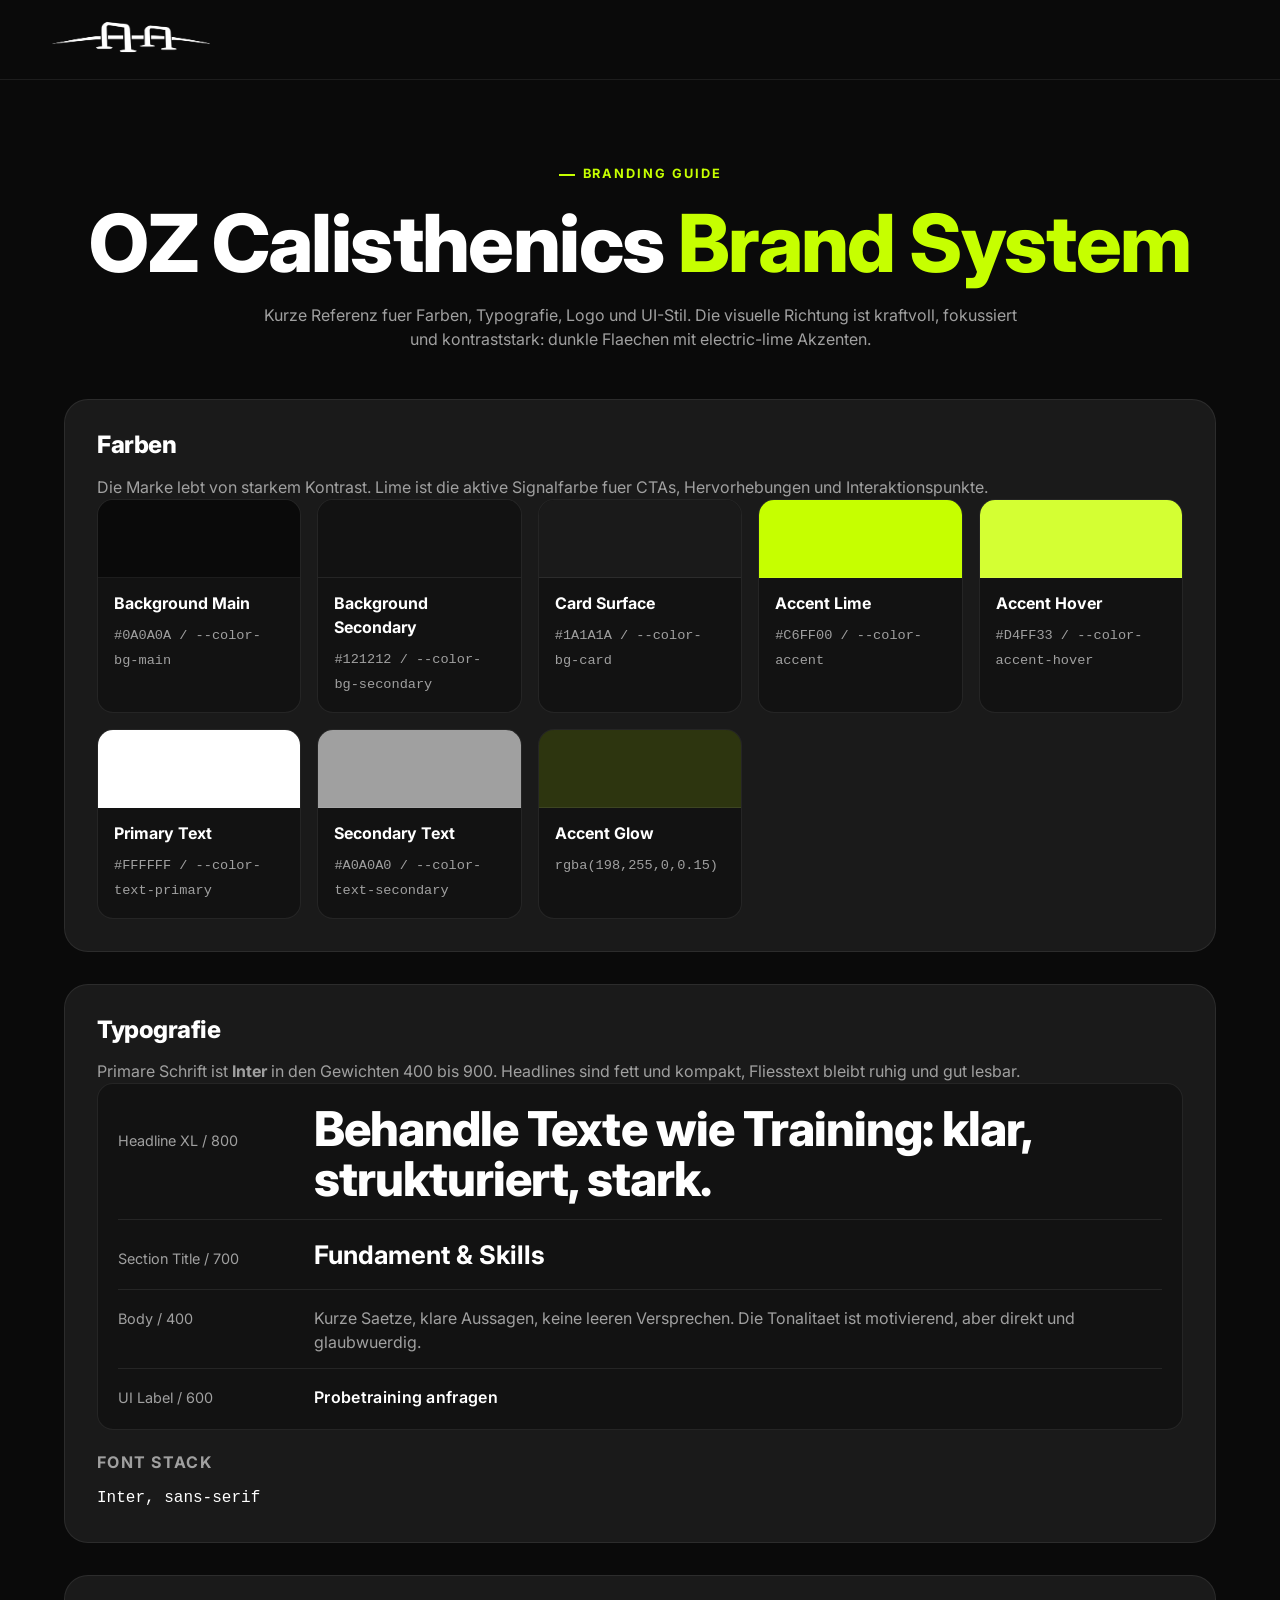
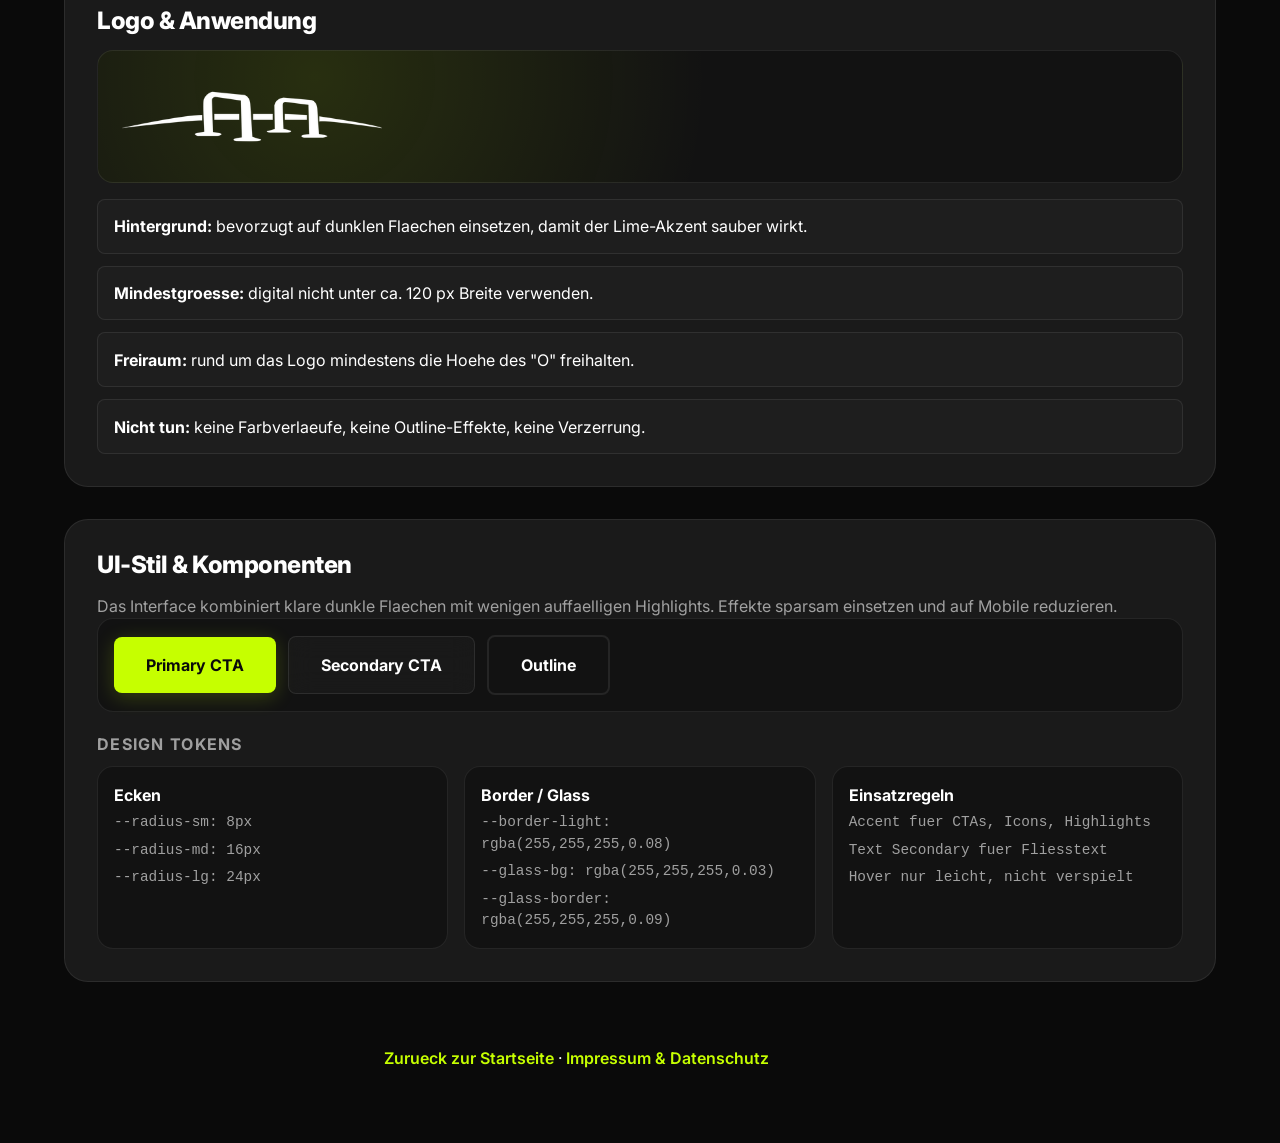
==== branding-guide.html @ 722c29ef "Refine mobile hero visuals and add branding guide page" ====
<!DOCTYPE html>
<html lang="de">
<head>
    <meta charset="UTF-8">
    <meta name="viewport" content="width=device-width, initial-scale=1.0">
    <title>Branding Guide – OZ Calisthenics</title>
    <meta name="description" content="Branding Guide von OZ Calisthenics: Farben, Typografie, Logo und UI-Stilrichtlinien.">
    <link rel="icon" href="favicon.ico" type="image/x-icon">
    <link rel="stylesheet" href="style.css">
    <link rel="preconnect" href="https://fonts.googleapis.com">
    <link rel="preconnect" href="https://fonts.gstatic.com" crossorigin>
    <link href="https://fonts.googleapis.com/css2?family=Inter:wght@400;500;600;700;800;900&display=swap" rel="stylesheet">
    <style>
        .page-header {
            padding: 160px 0 48px;
            text-align: center;
        }
        .page-header p {
            max-width: 760px;
            margin: 1rem auto 0;
        }

        .branding-layout {
            display: grid;
            gap: 2rem;
            margin-bottom: 4rem;
        }

        .brand-panel {
            background: var(--color-bg-card);
            border: 1px solid var(--border-light);
            border-radius: var(--radius-lg);
            padding: 2rem;
        }

        .brand-panel h2 {
            font-size: 1.5rem;
            margin-bottom: 1rem;
        }

        .brand-panel h3 {
            font-size: 1rem;
            color: var(--color-text-secondary);
            margin: 1.5rem 0 0.75rem;
            text-transform: uppercase;
            letter-spacing: 0.08em;
        }

        .swatch-grid {
            display: grid;
            grid-template-columns: repeat(auto-fit, minmax(180px, 1fr));
            gap: 1rem;
        }

        .swatch-card {
            border: 1px solid var(--border-light);
            border-radius: var(--radius-md);
            overflow: hidden;
            background: var(--color-bg-secondary);
        }

        .swatch-sample {
            height: 78px;
            background: var(--swatch);
            border-bottom: 1px solid var(--border-light);
        }

        .swatch-meta {
            padding: 0.85rem 1rem 1rem;
        }

        .swatch-meta strong {
            display: block;
            margin-bottom: 0.35rem;
            color: var(--color-text-primary);
        }

        .swatch-meta code {
            color: var(--color-text-secondary);
            font-size: 0.85rem;
        }

        .type-specimen {
            display: grid;
            gap: 1rem;
            background: var(--color-bg-secondary);
            border: 1px solid var(--border-light);
            border-radius: var(--radius-md);
            padding: 1.25rem;
        }

        .type-row {
            display: grid;
            grid-template-columns: 180px 1fr;
            gap: 1rem;
            align-items: baseline;
            border-bottom: 1px solid var(--border-light);
            padding-bottom: 0.9rem;
        }

        .type-row:last-child {
            border-bottom: none;
            padding-bottom: 0;
        }

        .type-label {
            color: var(--color-text-secondary);
            font-size: 0.9rem;
        }

        .token-grid {
            display: grid;
            grid-template-columns: repeat(auto-fit, minmax(220px, 1fr));
            gap: 1rem;
        }

        .token-card {
            background: var(--color-bg-secondary);
            border: 1px solid var(--border-light);
            border-radius: var(--radius-md);
            padding: 1rem;
        }

        .token-card code {
            display: block;
            margin-top: 0.35rem;
            color: var(--color-text-secondary);
            font-size: 0.9rem;
        }

        .logo-panel {
            display: grid;
            gap: 1rem;
            align-items: center;
        }

        .logo-surface {
            border: 1px solid var(--border-light);
            border-radius: var(--radius-md);
            padding: 1.5rem;
            background:
                radial-gradient(circle at 20% 20%, rgba(198, 255, 0, 0.12), transparent 45%),
                var(--color-bg-secondary);
        }

        .logo-surface img {
            width: min(260px, 100%);
            height: auto;
            display: block;
        }

        .rules-list {
            list-style: none;
            display: grid;
            gap: 0.75rem;
        }

        .rules-list li {
            border: 1px solid var(--border-light);
            border-radius: var(--radius-sm);
            padding: 0.9rem 1rem;
            background: rgba(255, 255, 255, 0.02);
        }

        .rules-list strong {
            color: var(--color-text-primary);
        }

        .ui-preview {
            display: flex;
            flex-wrap: wrap;
            gap: 0.75rem;
            align-items: center;
            padding: 1rem;
            border-radius: var(--radius-md);
            border: 1px solid var(--border-light);
            background: var(--color-bg-secondary);
        }

        .legal-row {
            margin: 0 0 5rem;
            text-align: center;
        }

        .legal-row a {
            color: var(--color-accent);
            text-decoration: none;
            font-weight: 600;
        }

        .legal-row a:hover {
            color: var(--color-accent-hover);
        }

        @media (max-width: 768px) {
            .page-header {
                padding: 120px 0 36px;
                text-align: left;
            }
            .type-row {
                grid-template-columns: 1fr;
                gap: 0.35rem;
            }
            .brand-panel {
                padding: 1.25rem;
            }
        }
    </style>
</head>
<body>
    <nav class="navbar" style="background: var(--color-bg-main); border-bottom: 1px solid var(--border-light);">
        <div class="nav-container">
            <a href="index.html" class="nav-logo" aria-label="Zur Startseite">
                <img src="logo.png" alt="OZ Calisthenics Logo" class="logo-img">
            </a>
        </div>
    </nav>

    <main>
        <section class="container page-header">
            <span class="section-tag">Branding Guide</span>
            <h1>OZ Calisthenics <span class="text-accent">Brand System</span></h1>
            <p>Kurze Referenz fuer Farben, Typografie, Logo und UI-Stil. Die visuelle Richtung ist kraftvoll, fokussiert und kontraststark: dunkle Flaechen mit electric-lime Akzenten.</p>
        </section>

        <section class="container branding-layout">
            <div class="brand-panel">
                <h2>Farben</h2>
                <p>Die Marke lebt von starkem Kontrast. Lime ist die aktive Signalfarbe fuer CTAs, Hervorhebungen und Interaktionspunkte.</p>
                <div class="swatch-grid">
                    <div class="swatch-card">
                        <div class="swatch-sample" style="--swatch: #0a0a0a;"></div>
                        <div class="swatch-meta">
                            <strong>Background Main</strong>
                            <code>#0A0A0A / --color-bg-main</code>
                        </div>
                    </div>
                    <div class="swatch-card">
                        <div class="swatch-sample" style="--swatch: #121212;"></div>
                        <div class="swatch-meta">
                            <strong>Background Secondary</strong>
                            <code>#121212 / --color-bg-secondary</code>
                        </div>
                    </div>
                    <div class="swatch-card">
                        <div class="swatch-sample" style="--swatch: #1a1a1a;"></div>
                        <div class="swatch-meta">
                            <strong>Card Surface</strong>
                            <code>#1A1A1A / --color-bg-card</code>
                        </div>
                    </div>
                    <div class="swatch-card">
                        <div class="swatch-sample" style="--swatch: #c6ff00;"></div>
                        <div class="swatch-meta">
                            <strong>Accent Lime</strong>
                            <code>#C6FF00 / --color-accent</code>
                        </div>
                    </div>
                    <div class="swatch-card">
                        <div class="swatch-sample" style="--swatch: #d4ff33;"></div>
                        <div class="swatch-meta">
                            <strong>Accent Hover</strong>
                            <code>#D4FF33 / --color-accent-hover</code>
                        </div>
                    </div>
                    <div class="swatch-card">
                        <div class="swatch-sample" style="--swatch: #ffffff;"></div>
                        <div class="swatch-meta">
                            <strong>Primary Text</strong>
                            <code>#FFFFFF / --color-text-primary</code>
                        </div>
                    </div>
                    <div class="swatch-card">
                        <div class="swatch-sample" style="--swatch: #a0a0a0;"></div>
                        <div class="swatch-meta">
                            <strong>Secondary Text</strong>
                            <code>#A0A0A0 / --color-text-secondary</code>
                        </div>
                    </div>
                    <div class="swatch-card">
                        <div class="swatch-sample" style="--swatch: rgba(198, 255, 0, 0.15);"></div>
                        <div class="swatch-meta">
                            <strong>Accent Glow</strong>
                            <code>rgba(198,255,0,0.15)</code>
                        </div>
                    </div>
                </div>
            </div>

            <div class="brand-panel">
                <h2>Typografie</h2>
                <p>Primare Schrift ist <strong>Inter</strong> in den Gewichten 400 bis 900. Headlines sind fett und kompakt, Fliesstext bleibt ruhig und gut lesbar.</p>
                <div class="type-specimen">
                    <div class="type-row">
                        <div class="type-label">Headline XL / 800</div>
                        <div style="font-weight: 800; font-size: clamp(2rem, 5vw, 3rem); line-height: 1.05; letter-spacing: -0.02em;">
                            Behandle Texte wie Training: klar, strukturiert, stark.
                        </div>
                    </div>
                    <div class="type-row">
                        <div class="type-label">Section Title / 700</div>
                        <div style="font-weight: 700; font-size: 1.6rem;">
                            Fundament &amp; Skills
                        </div>
                    </div>
                    <div class="type-row">
                        <div class="type-label">Body / 400</div>
                        <div style="color: var(--color-text-secondary);">
                            Kurze Saetze, klare Aussagen, keine leeren Versprechen. Die Tonalitaet ist motivierend, aber direkt und glaubwuerdig.
                        </div>
                    </div>
                    <div class="type-row">
                        <div class="type-label">UI Label / 600</div>
                        <div style="font-weight: 600; letter-spacing: 0.02em;">
                            Probetraining anfragen
                        </div>
                    </div>
                </div>
                <h3>Font Stack</h3>
                <code>Inter, sans-serif</code>
            </div>

            <div class="brand-panel">
                <h2>Logo &amp; Anwendung</h2>
                <div class="logo-panel">
                    <div class="logo-surface">
                        <img src="logo.png" alt="OZ Calisthenics Logo">
                    </div>
                    <ul class="rules-list">
                        <li><strong>Hintergrund:</strong> bevorzugt auf dunklen Flaechen einsetzen, damit der Lime-Akzent sauber wirkt.</li>
                        <li><strong>Mindestgroesse:</strong> digital nicht unter ca. 120 px Breite verwenden.</li>
                        <li><strong>Freiraum:</strong> rund um das Logo mindestens die Hoehe des "O" freihalten.</li>
                        <li><strong>Nicht tun:</strong> keine Farbverlaeufe, keine Outline-Effekte, keine Verzerrung.</li>
                    </ul>
                </div>
            </div>

            <div class="brand-panel">
                <h2>UI-Stil &amp; Komponenten</h2>
                <p>Das Interface kombiniert klare dunkle Flaechen mit wenigen auffaelligen Highlights. Effekte sparsam einsetzen und auf Mobile reduzieren.</p>
                <div class="ui-preview">
                    <a href="index.html#kontakt" class="btn btn-accent">Primary CTA</a>
                    <a href="index.html#kurse" class="btn btn-glass">Secondary CTA</a>
                    <a href="index.html#preise" class="btn btn-outline">Outline</a>
                </div>
                <h3>Design Tokens</h3>
                <div class="token-grid">
                    <div class="token-card">
                        <strong>Ecken</strong>
                        <code>--radius-sm: 8px</code>
                        <code>--radius-md: 16px</code>
                        <code>--radius-lg: 24px</code>
                    </div>
                    <div class="token-card">
                        <strong>Border / Glass</strong>
                        <code>--border-light: rgba(255,255,255,0.08)</code>
                        <code>--glass-bg: rgba(255,255,255,0.03)</code>
                        <code>--glass-border: rgba(255,255,255,0.09)</code>
                    </div>
                    <div class="token-card">
                        <strong>Einsatzregeln</strong>
                        <code>Accent fuer CTAs, Icons, Highlights</code>
                        <code>Text Secondary fuer Fliesstext</code>
                        <code>Hover nur leicht, nicht verspielt</code>
                    </div>
                </div>
            </div>
        </section>

        <div class="container legal-row">
            <a href="index.html">Zurueck zur Startseite</a> ·
            <a href="impressum.html">Impressum &amp; Datenschutz</a>
        </div>
    </main>
</body>
</html>
---- style.css ----
/* ============================================
   OZ Calisthenics – Modern "Electric Focus" Theme
   ============================================ */

:root {
    /* Core Colors */
    --color-bg-main: #0a0a0a;      /* Deepest Black */
    --color-bg-secondary: #121212; /* Slightly lighter BG for sections */
    --color-bg-card: #1a1a1a;      /* Card Background */
    --color-bg-input: #222222;     /* Form inputs */
    
    /* Accent Colors - ELECTRIC LIME */
    --color-accent: #c6ff00;       /* The main punchy lime green */
    --color-accent-hover: #d4ff33; /* Lighter hover state */
    --color-accent-muted: rgba(198, 255, 0, 0.15); /* For subtle glows */
    --color-text-on-accent: #0a0a0a; /* Black text on lime button */

    /* Text Colors */
    --color-text-primary: #ffffff;
    --color-text-secondary: #a0a0a0; /* Muted text */
    --color-text-tertiary: #666666;  /* Very muted text */
    
    /* Borders & Effects */
    --border-light: rgba(255, 255, 255, 0.08);
    --border-accent: rgba(198, 255, 0, 0.5);
    --glass-bg: rgba(255, 255, 255, 0.03);
    --glass-border: rgba(255, 255, 255, 0.09);
    --blur-amount: 12px;
    
    /* Typography & Structure */
    --font-stack: 'Inter', sans-serif;
    --radius-sm: 8px;
    --radius-md: 16px;
    --radius-lg: 24px;
    --header-height: 80px;
}

/* Reset & Base Styles */
*, *::before, *::after {
    margin: 0; padding: 0; box-sizing: border-box;
}

html {
    scroll-behavior: smooth;
    scroll-padding-top: var(--header-height);
    font-size: 16px;
}

body {
    font-family: var(--font-stack);
    background-color: var(--color-bg-main);
    color: var(--color-text-primary);
    line-height: 1.5;
    overflow-x: hidden;
    -webkit-font-smoothing: antialiased;
}

/* Typography Helpers */
h1, h2, h3, h4 {
    font-weight: 800;
    letter-spacing: -0.02em;
    line-height: 1.1;
}

h1 { font-size: clamp(2.5rem, 8vw, 5rem); }
h2 { font-size: clamp(2rem, 5vw, 3.5rem); }
h3 { font-size: 1.5rem; font-weight: 700; }
p { color: var(--color-text-secondary); }

.text-accent { color: var(--color-accent); }
.text-stroke-accent {
    /* Cool outline effect for hero text */
    color: transparent;
    -webkit-text-stroke: 1.5px var(--color-accent);
}

.section-tag {
    display: inline-block;
    font-size: 0.8rem;
    font-weight: 700;
    text-transform: uppercase;
    letter-spacing: 0.15em;
    color: var(--color-accent);
    margin-bottom: 1rem;
    position: relative;
    padding-left: 1.5rem;
}
.section-tag::before {
    content: '';
    position: absolute;
    left: 0; top: 50%;
    width: 1rem; height: 2px;
    background: var(--color-accent);
}

.container {
    width: 90%;
    max-width: 1200px;
    margin-inline: auto;
}

/* ============================================
   Buttons & Interactive Elements
   ============================================ */
.btn {
    display: inline-flex;
    align-items: center;
    justify-content: center;
    gap: 0.75rem;
    padding: 1rem 2rem;
    font-weight: 700;
    border-radius: var(--radius-sm);
    text-decoration: none;
    transition:
        transform 0.3s cubic-bezier(0.25, 0.46, 0.45, 0.94),
        box-shadow 0.3s cubic-bezier(0.25, 0.46, 0.45, 0.94),
        background-color 0.3s cubic-bezier(0.25, 0.46, 0.45, 0.94),
        color 0.3s cubic-bezier(0.25, 0.46, 0.45, 0.94),
        border-color 0.3s cubic-bezier(0.25, 0.46, 0.45, 0.94);
    border: none;
    cursor: pointer;
    font-family: var(--font-stack);
}

.btn-large {
    padding: 1.1rem 2.5rem;
    font-size: 1.1rem;
}

.btn-accent {
    background-color: var(--color-accent);
    color: var(--color-text-on-accent);
    box-shadow: 0 4px 20px rgba(198, 255, 0, 0.2);
}
.btn-accent:hover {
    background-color: var(--color-accent-hover);
    transform: translateY(-3px);
    box-shadow: 0 8px 30px rgba(198, 255, 0, 0.4);
}

.btn-glass {
    background: var(--glass-bg);
    backdrop-filter: blur(var(--blur-amount));
    -webkit-backdrop-filter: blur(var(--blur-amount));
    border: 1px solid var(--glass-border);
    color: var(--color-text-primary);
}
.btn-glass:hover {
    border-color: var(--color-accent);
    color: var(--color-accent);
}

.btn-outline {
    border: 2px solid var(--border-light);
    color: var(--color-text-primary);
    background: transparent;
}
.btn-outline:hover {
    border-color: var(--color-text-primary);
}

.btn-sm { padding: 0.75rem 1.5rem; font-size: 0.9rem; }
.btn-full { width: 100%; }

/* ============================================
   Navbar
   ============================================ */
.navbar {
    position: fixed;
    top: 0; left: 0; right: 0;
    height: var(--header-height);
    z-index: 1000;
    transition: background-color 0.4s ease, border-color 0.4s ease;
    display: flex;
    align-items: center;
}
.navbar.scrolled {
    background: rgba(10, 10, 10, 0.85);
    backdrop-filter: blur(15px);
    -webkit-backdrop-filter: blur(15px);
    border-bottom: 1px solid var(--border-light);
}

.nav-container {
    width: 92%;
    max-width: 1300px;
    margin-inline: auto;
    display: flex;
    justify-content: space-between;
    align-items: center;
}

.logo-img {
    height: auto;
    width: 160px; /* Breite angepasst für das breite Logo */
    max-height: 50px;
    object-fit: contain;
}

.nav-menu {
    display: flex;
    list-style: none;
    gap: 0.5rem;
    align-items: center;
}

.nav-link {
    text-decoration: none;
    color: var(--color-text-primary);
    font-weight: 600;
    font-size: 0.95rem;
    padding: 0.75rem 1.25rem;
    border-radius: var(--radius-sm);
    transition: color 0.3s ease, background-color 0.3s ease;
}
.nav-link:not(.btn-nav-cta):hover {
    color: var(--color-accent);
    background: var(--glass-bg);
}
.btn-nav-cta {
    background-color: var(--color-accent);
    color: var(--color-text-on-accent) !important;
    margin-left: 0.5rem;
}
.btn-nav-cta:hover {
    background-color: var(--color-accent-hover);
}

/* Modern Nav Toggle (Hamburger) */
.nav-toggle {
    display: none;
    background: none;
    border: none;
    cursor: pointer;
    padding: 10px;
    flex-direction: column;
    gap: 6px;
    z-index: 1100;
}
.toggle-line {
    width: 28px;
    height: 2px;
    background: var(--color-text-primary);
    transition: transform 0.3s cubic-bezier(0.68, -0.55, 0.265, 1.55), background-color 0.3s ease;
}
/* Hamburger Animation to X */
.nav-toggle.active .toggle-line:nth-child(1) { transform: translateY(8px) rotate(45deg); }
.nav-toggle.active .toggle-line:nth-child(2) { transform: rotate(-45deg); }


/* ============================================
   Hero Section
   ============================================ */
.hero {
    min-height: 95vh; /* Slightly less than full height for modern look */
    padding-top: var(--header-height);
    display: flex;
    align-items: center;
    position: relative;
    overflow: hidden;
}

/* Abstract dynamic background pattern */
.hero-bg-pattern {
    position: absolute;
    inset: 0;
    z-index: -1;
    background-color: var(--color-bg-main);
    /* Subtle geometric pattern overlay */
    background-image: 
        linear-gradient(to bottom, rgba(10,10,10,0.1), var(--color-bg-main)),
        url("data:image/svg+xml,%3Csvg width='60' height='60' viewBox='0 0 60 60' xmlns='http://www.w3.org/2000/svg'%3E%3Cg fill='none' fill-rule='evenodd'%3E%3Cg fill='%23c6ff00' fill-opacity='0.05'%3E%3Cpath d='M36 34v-4h-2v4h-4v2h4v4h2v-4h4v-2h-4zm0-30V0h-2v4h-4v2h4v4h2V6h4V4h-4zM6 34v-4H4v4H0v2h4v4h2v-4h4v-2H6zM6 4V0H4v4H0v2h4v4h2V6h4V4H6z'/%3E%3C/g%3E%3C/g%3E%3C/svg%3E");
}
/* Subtle accent glow in the corner */
.hero-bg-pattern::after {
    content: '';
    position: absolute;
    top: -10%; right: -10%;
    width: 50vw; height: 50vw;
    background: radial-gradient(circle, var(--color-accent-muted) 0%, transparent 70%);
    filter: blur(80px);
    opacity: 0.6;
}

.hero-content {
    display: flex;
    flex-direction: column;
    justify-content: center;
    height: 100%;
}

.hero-badge {
    display: inline-block;
    font-size: 0.9rem;
    font-weight: 700;
    color: var(--color-accent);
    margin-bottom: 1.5rem;
    text-transform: uppercase;
    letter-spacing: 0.1em;
}

.hero-title {
    margin-bottom: 1.5rem;
}

.hero-subtitle {
    font-size: 1.25rem;
    max-width: 500px;
    margin-bottom: 2.5rem;
    color: var(--color-text-primary);
}

.hero-actions {
    display: flex;
    gap: 1rem;
    flex-wrap: wrap;
}

/* ============================================
   Sections General
   ============================================ */
.section {
    padding: 6rem 0;
}
.section-darker {
    background-color: var(--color-bg-secondary);
}
.section-header { margin-bottom: 4rem; }
.section-header.center-text { text-align: center; }
.section-subtitle {
    font-size: 1.1rem;
    max-width: 600px;
    margin: 1rem auto 0;
}

/* ============================================
   About Section & Target Groups
   ============================================ */
.about-layout {
    display: grid;
    grid-template-columns: 1.2fr 0.8fr;
    gap: 4rem;
    align-items: center;
}

.lead-text {
    font-size: 1.25rem;
    font-weight: 600;
    color: var(--color-text-primary);
    margin-bottom: 1.5rem;
}
.about-content p + p {
    margin-top: 1rem;
}

.target-groups {
    margin-top: 3rem;
    padding-top: 2rem;
    border-top: 1px solid var(--border-light);
}
.target-groups h3 {
    font-size: 1.1rem;
    margin-bottom: 1rem;
}
.tag-list {
    list-style: none;
    display: flex;
    flex-wrap: wrap;
    gap: 0.75rem;
}
.tag-list li {
    padding: 0.5rem 1rem;
    background: var(--glass-bg);
    border: 1px solid var(--border-light);
    border-radius: 50px;
    font-size: 0.9rem;
    font-weight: 600;
}

/* About Photo */
.about-image {
    border-radius: var(--radius-lg);
    overflow: hidden;
}
.about-photo {
    width: 100%;
    height: 100%;
    object-fit: cover;
    border-radius: var(--radius-lg);
    aspect-ratio: 3 / 4;
}

/* ============================================
   Bento Grid Layout (Training)
   ============================================ */
.bento-grid {
    display: grid;
    grid-template-columns: repeat(3, 1fr);
    gap: 1.5rem;
}

.bento-card {
    background: var(--color-bg-card);
    border: 1px solid var(--border-light);
    border-radius: var(--radius-lg);
    padding: 2.5rem;
    position: relative;
    overflow: hidden;
    transition: transform 0.3s ease, border-color 0.3s ease;
    display: flex;
    flex-direction: column;
}
.bento-card:hover {
    border-color: var(--border-accent);
    transform: translateY(-5px);
}

/* All three cards are equal columns now */

.icon-wrapper {
    width: 60px; height: 60px;
    border-radius: var(--radius-md);
    display: flex; align-items: center; justify-content: center;
    margin-bottom: 1.5rem;
    color: var(--color-accent);
    background: var(--glass-bg);
}
.icon-wrapper.accent-bg {
    background: var(--color-accent);
    color: var(--color-text-on-accent);
}
.icon-wrapper.icon-glow {
    box-shadow: 0 0 20px var(--color-accent-muted);
}
.icon-wrapper svg { width: 32px; height: 32px; }

.bento-card h3 { margin-bottom: 1rem; }


/* ============================================
   Kurse Section
   ============================================ */
.course-highlight-card {
    background: linear-gradient(135deg, var(--color-bg-card), var(--color-bg-secondary));
    border: 1px solid var(--border-accent);
    border-radius: var(--radius-lg);
    padding: 2.5rem;
    display: grid;
    grid-template-columns: auto 1fr auto;
    gap: 2.5rem;
    align-items: center;
    box-shadow: 0 10px 40px -10px rgba(198, 255, 0, 0.1);
}

.course-timing {
    text-align: center;
    padding: 1.5rem 2.5rem;
    background: var(--color-accent);
    color: var(--color-text-on-accent);
    border-radius: var(--radius-md);
    display: flex;
    flex-direction: column;
}
.course-timing .day { font-weight: 700; font-size: 1.1rem; }
.course-timing .time { font-size: 2rem; font-weight: 900; line-height: 1; }
.course-timing small { font-size: 1rem; font-weight: 600; }

.course-info h3 { font-size: 1.8rem; margin-bottom: 1rem; }
.meta-info {
    display: flex; gap: 1.5rem;
    margin-bottom: 1.5rem;
    color: var(--color-text-secondary); font-weight: 500;
}
.meta-info span { display: flex; align-items: center; gap: 0.5rem; }

.location-address {
    font-style: normal;
    display: flex; align-items: flex-start; gap: 0.75rem;
    color: var(--color-text-primary);
}
.location-address svg { color: var(--color-accent); flex-shrink: 0; margin-top: 3px; }

.pt-teaser {
    margin-top: 3rem;
    padding: 2rem;
    border-radius: var(--radius-md);
    background: var(--glass-bg);
    border: 1px dashed var(--border-light);
    display: flex;
    justify-content: space-between;
    align-items: center;
    text-align: left;
}
.pt-teaser h3 { margin-bottom: 0.5rem; color: var(--color-accent); }
.pt-teaser p { margin-bottom: 0; max-width: 600px;}

/* ============================================
   Preise Grid
   ============================================ */
.pricing-grid {
    display: grid;
    grid-template-columns: repeat(auto-fit, minmax(280px, 1fr));
    gap: 2rem;
    align-items: stretch;
}

.pricing-card {
    background: var(--color-bg-card);
    border: 1px solid var(--border-light);
    border-radius: var(--radius-lg);
    padding: 2.5rem;
    position: relative;
    transition: transform 0.3s ease, border-color 0.3s ease, box-shadow 0.3s ease, background 0.3s ease;
    display: flex;
    flex-direction: column;
}
/* Highlight the popular card */
.pricing-card.popular {
    border-color: var(--color-accent);
    background: linear-gradient(to bottom, rgba(198, 255, 0, 0.05), var(--color-bg-card));
    transform: scale(1.05);
    z-index: 2;
    box-shadow: 0 10px 30px -10px rgba(198, 255, 0, 0.2);
}
.popular-badge {
    position: absolute;
    top: -12px; left: 50%; transform: translateX(-50%);
    background: var(--color-accent); color: var(--color-text-on-accent);
    font-weight: 700; font-size: 0.8rem; text-transform: uppercase;
    padding: 0.25rem 1rem; border-radius: 20px;
}

.pricing-header { text-align: center; margin-bottom: 2rem; }
.pricing-header h4 { color: var(--color-text-secondary); margin-bottom: 1rem; }
.price { font-size: 3.5rem; font-weight: 900; line-height: 1; color: var(--color-text-primary); }
.currency { font-size: 2rem; vertical-align: super; }
.period { font-size: 1rem; color: var(--color-text-secondary); font-weight: 500; }
.onRequest { font-size: 2rem; color: var(--color-accent); }

.pricing-card .btn { margin-top: auto; }

.highlight-list { list-style: none; margin-bottom: 2.5rem; }
.highlight-list li {
    padding: 0.75rem 0;
    border-bottom: 1px solid var(--border-light);
    display: flex; align-items: center; gap: 0.75rem;
    color: var(--color-text-secondary);
}
.highlight-list li::before {
    content: '';
    width: 6px; height: 6px;
    border-radius: 50%;
    background: var(--color-accent);
    flex-shrink: 0;
}

/* ============================================
   Kontakt & Formular (Modern Input Styles)
   ============================================ */
.contact-layout {
    display: grid;
    grid-template-columns: 1fr 1.5fr;
    gap: 4rem;
}

.contact-links {
    margin-top: 3rem;
    display: flex; flex-direction: column; gap: 1.5rem;
}
.contact-item {
    display: flex; align-items: center; gap: 1rem;
    text-decoration: none;
    padding: 1rem;
    border-radius: var(--radius-md);
    transition: background 0.3s ease;
}
.contact-item:hover { background: var(--glass-bg); }
.icon-box {
    width: 48px; height: 48px; background: var(--glass-bg); color: var(--color-accent);
    display: flex; align-items: center; justify-content: center; border-radius: 12px;
}
.contact-item .label { display: block; font-size: 0.8rem; color: var(--color-text-secondary); }
.contact-item .value { font-weight: 600; color: var(--color-text-primary); }

/* Modern Form Styling with floating labels idea */
.modern-form {
    display: flex; flex-direction: column; gap: 1.5rem;
    background: var(--color-bg-card);
    padding: 2.5rem; border-radius: var(--radius-lg);
    border: 1px solid var(--border-light);
}

.input-group { position: relative; }

.input-group input,
.input-group textarea,
.input-group select {
    width: 100%;
    padding: 1rem 1.25rem;
    background: var(--color-bg-input);
    border: 2px solid transparent;
    border-bottom-color: var(--border-light);
    border-radius: var(--radius-sm) var(--radius-sm) 0 0;
    font-family: inherit; color: var(--color-text-primary); font-size: 1rem;
    transition: border-bottom-color 0.3s ease, background-color 0.3s ease;
}
.input-group textarea { resize: vertical; min-height: 120px; }

/* Floating Label Effect */
.input-group label {
    position: absolute;
    left: 1.25rem; top: 1rem;
    color: var(--color-text-secondary);
    pointer-events: none;
    transition: top 0.3s ease, left 0.3s ease, font-size 0.3s ease, color 0.3s ease;
    font-size: 1rem;
}
/* Move label up when input has focus or content */
.input-group input:focus ~ label,
.input-group input:not(:placeholder-shown) ~ label,
.input-group textarea:focus ~ label,
.input-group textarea:not(:placeholder-shown) ~ label,
.input-group select:focus ~ label,
.input-group select:valid ~ label {
    top: -0.6rem;
    left: 0;
    font-size: 0.8rem;
    color: var(--color-accent);
    font-weight: 600;
}
/* Underline highlight on focus */
.input-group input:focus,
.input-group textarea:focus,
.input-group select:focus {
    border-bottom-color: var(--color-accent);
    background: #2a2a2a;
    outline: none;
}

/* Custom select styling */
.select-group select {
    appearance: none;
    cursor: pointer;
    background-image: url("data:image/svg+xml,%3Csvg xmlns='http://www.w3.org/2000/svg' width='24' height='24' viewBox='0 0 24 24' fill='none' stroke='%23c6ff00' stroke-width='2' stroke-linecap='round' stroke-linejoin='round'%3E%3Cpolyline points='6 9 12 15 18 9'%3E%3C/polyline%3E%3C/svg%3E");
    background-repeat: no-repeat;
    background-position: right 1rem center;
    background-size: 1.2rem;
}

.form-status { margin-top: 1rem; text-align: center; font-weight: 600; min-height: 1.5em; }
.form-status.success { color: var(--color-accent); }
.form-status.error { color: #ff3333; }

/* ============================================
   Footer
   ============================================ */
.footer {
    background: var(--color-bg-secondary);
    padding: 5rem 0 2rem;
    border-top: 1px solid var(--border-light);
}
.footer-content {
    display: grid; grid-template-columns: 2fr 1fr 1fr; gap: 3rem;
    margin-bottom: 3rem;
}
.footer-logo { width: 120px; margin-bottom: 1rem; }
.footer-brand p { color: var(--color-text-secondary); }

.footer-nav ul { list-style: none; }
.footer-nav li { margin-bottom: 0.75rem; }
.footer-nav a {
    text-decoration: none; color: var(--color-text-secondary);
    transition: color 0.3s ease;
}
.footer-nav a:hover { color: var(--color-accent); }

.footer-bottom {
    padding-top: 2rem; border-top: 1px solid var(--border-light);
    display: flex; justify-content: space-between;
    color: var(--color-text-tertiary); font-size: 0.9rem;
}
.impressum-link { text-decoration: none; color: inherit; }
.impressum-link:hover { color: var(--color-text-primary); }


/* ============================================
   Animations & Scroll Reveal
   ============================================ */
/* Simple Fade Up */
.animated-fade-up {
    opacity: 0; transform: translateY(30px);
    animation: fadeUp 0.8s cubic-bezier(0.25, 0.46, 0.45, 0.94) forwards;
}
@keyframes fadeUp { to { opacity: 1; transform: translateY(0); } }

.delay-1 { animation-delay: 0.2s; }
.delay-2 { animation-delay: 0.4s; }

/* Transition delays for scroll-reveal elements */
.scroll-reveal.delay-1 { transition-delay: 0.2s; }
.scroll-reveal.delay-2 { transition-delay: 0.4s; }

/* Scroll Reveal Class (triggered by JS) */
.scroll-reveal {
    opacity: 0; transform: translateY(40px);
    transition: opacity 0.8s cubic-bezier(0.25, 0.46, 0.45, 0.94), transform 0.8s cubic-bezier(0.25, 0.46, 0.45, 0.94);
}
.scroll-reveal.visible { opacity: 1; transform: translateY(0); }

@media (prefers-reduced-motion: reduce) {
    html { scroll-behavior: auto; }
    .animated-fade-up,
    .scroll-reveal {
        animation: none;
        transition: none;
        opacity: 1;
        transform: none;
    }
}


/* ============================================
   MOBILE OPTIMIZATION (Media Queries)
   ============================================ */

/* Tablet & Smaller Desktop */
@media (max-width: 1024px) {
    h1 { font-size: 3.5rem; }
    .hero-subtitle { font-size: 1.1rem; }
    .about-layout, .contact-layout { grid-template-columns: 1fr; gap: 3rem; }
    .about-image { order: -1; }
    .about-photo { aspect-ratio: 16 / 9; max-height: 350px; object-position: top; }
    .bento-grid { grid-template-columns: 1fr; }
}

/* Mobile Phones */
@media (max-width: 768px) {
    :root { --header-height: 70px; }

    /* Mobile Navigation */
    .nav-toggle { display: flex; }
    .nav-menu {
        position: fixed;
        top: var(--header-height); right: -100%;
        width: 85%; height: calc(100vh - var(--header-height));
        height: calc(100dvh - var(--header-height));
        background: var(--color-bg-secondary);
        flex-direction: column; align-items: flex-start;
        padding: 2rem; gap: 1.5rem;
        transition: right 0.4s cubic-bezier(0.68, -0.55, 0.265, 1.55);
        border-left: 1px solid var(--border-light);
    }
    .nav-menu.active { right: 0; box-shadow: -10px 0 30px rgba(0,0,0,0.5); }
    .nav-link { font-size: 1.2rem; padding: 0; }
    .btn-nav-cta { margin-left: 0; width: 100%; text-align: center; padding: 1rem; }

    /* Hero Mobile */
    .hero { align-items: center; text-align: left; padding-bottom: 4rem; }
    .hero-bg-pattern::after {
        top: 4%;
        right: auto;
        left: 50%;
        transform: translateX(-50%);
        width: 105vw;
        height: 105vw;
        filter: blur(32px);
        opacity: 0.5;
    }
    h1 { font-size: clamp(2rem, 9vw, 3.5rem); }
    .text-stroke-accent { -webkit-text-stroke-width: 1px; }
    .hero-actions { flex-direction: column; width: 100%; }
    .btn-large { width: 100%; }

    /* Reduce expensive glass/blur effects on Mobile Safari */
    .btn-glass {
        backdrop-filter: none;
        -webkit-backdrop-filter: none;
        background: rgba(255, 255, 255, 0.06);
    }
    .navbar.scrolled {
        backdrop-filter: none;
        -webkit-backdrop-filter: none;
        background: rgba(10, 10, 10, 0.96);
    }

    /* Make content appear immediately on phones to improve perceived load speed */
    .animated-fade-up,
    .scroll-reveal {
        animation: none;
        transition: none;
        opacity: 1;
        transform: none;
    }

    /* Section Adjustments */
    .section { padding: 4rem 0; }
    .section-header { margin-bottom: 3rem; }

    .bento-card { padding: 2rem; min-height: auto; }
    .about-photo { object-position: center 62%; }

    /* Kurse Mobile */
    .course-highlight-card {
        grid-template-columns: 1fr; gap: 1.5rem; text-align: center; padding: 2rem;
    }
    .course-timing { flex-direction: row; justify-content: center; gap: 1rem; align-items: center; padding: 1rem; }
    .meta-info, .location-address { justify-content: center; }
    .pt-teaser { flex-direction: column; text-align: center; gap: 1.5rem; }

    /* Pricing Mobile */
    .pricing-card.popular { transform: scale(1); }

    /* Footer Mobile */
    .footer-content { grid-template-columns: 1fr; text-align: center; gap: 2rem; }
    .footer-brand { align-items: center; display: flex; flex-direction: column; }
    .footer-bottom { flex-direction: column-reverse; gap: 1rem; text-align: center; }
}
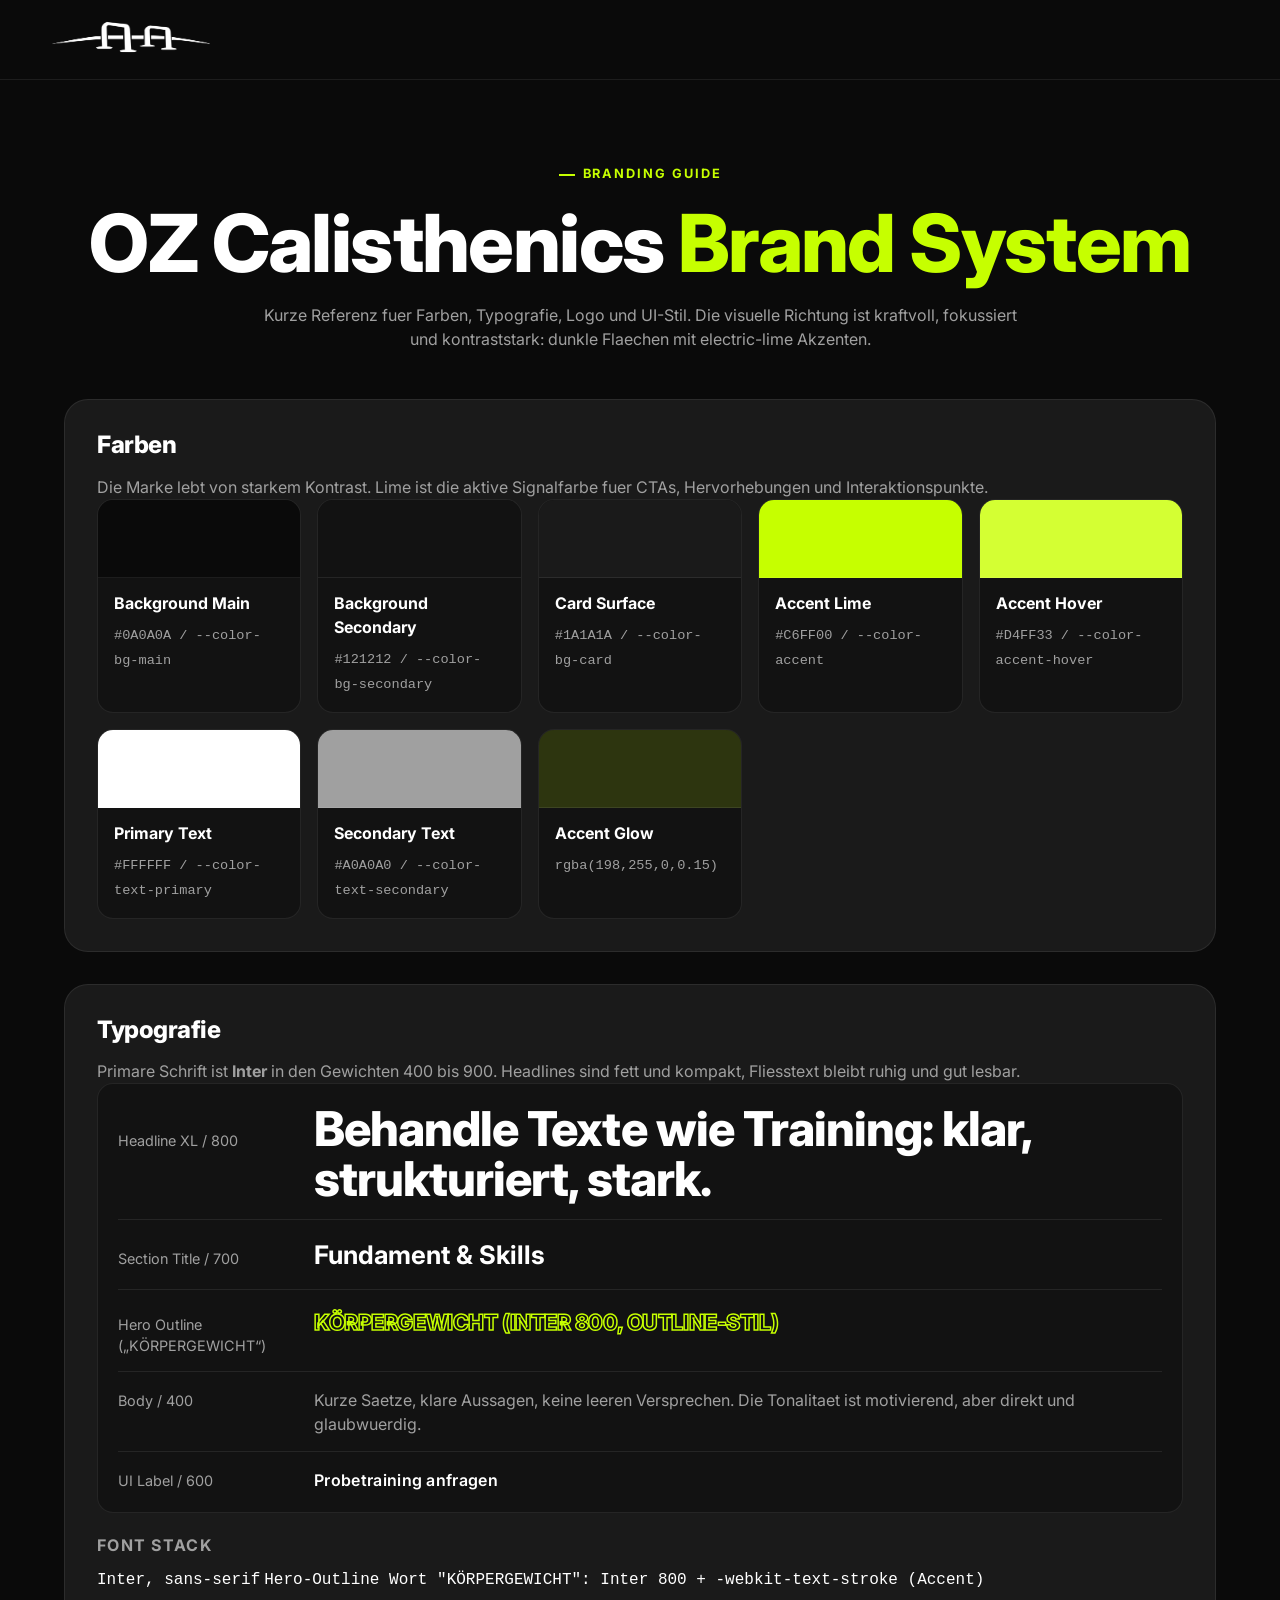
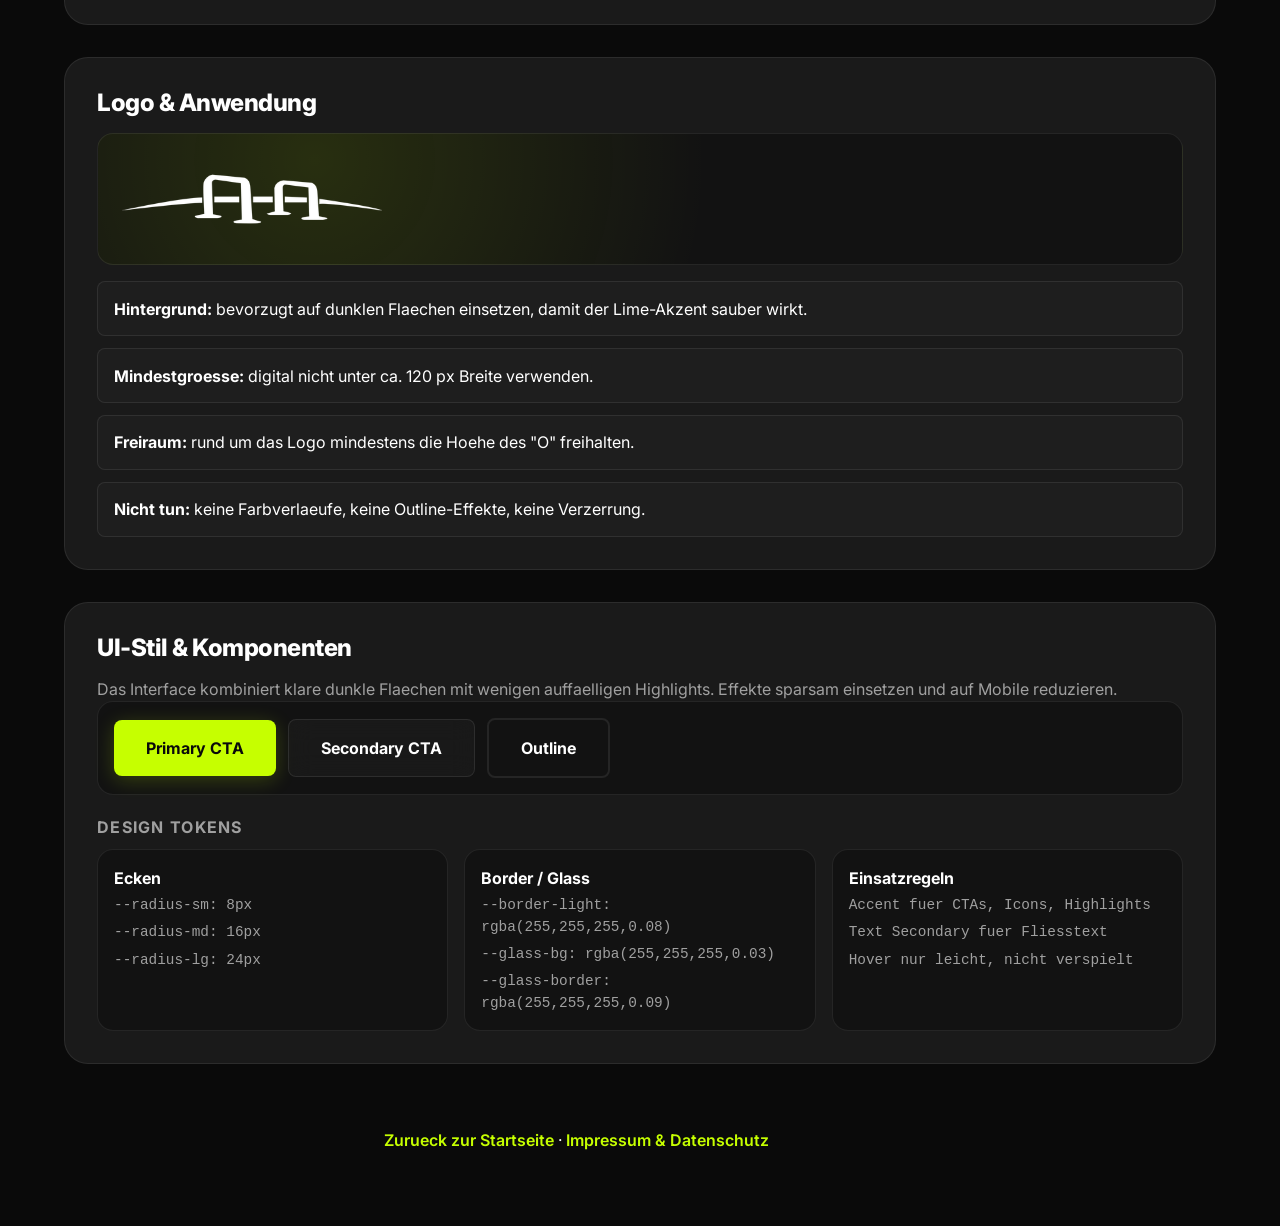
==== commit 922e6328: "Tweak mobile photo crop and document hero outline type" ====
--- a/branding-guide.html
+++ b/branding-guide.html
@@ -304,6 +304,12 @@
                         </div>
                     </div>
                     <div class="type-row">
+                        <div class="type-label">Hero Outline („KÖRPERGEWICHT“)</div>
+                        <div style="font-weight: 800; font-size: 1.35rem; color: transparent; -webkit-text-stroke: 1.5px var(--color-accent); letter-spacing: -0.02em; text-transform: uppercase;">
+                            KÖRPERGEWICHT (Inter 800, Outline-Stil)
+                        </div>
+                    </div>
+                    <div class="type-row">
                         <div class="type-label">Body / 400</div>
                         <div style="color: var(--color-text-secondary);">
                             Kurze Saetze, klare Aussagen, keine leeren Versprechen. Die Tonalitaet ist motivierend, aber direkt und glaubwuerdig.
@@ -318,6 +324,7 @@
                 </div>
                 <h3>Font Stack</h3>
                 <code>Inter, sans-serif</code>
+                <code>Hero-Outline Wort "KÖRPERGEWICHT": Inter 800 + -webkit-text-stroke (Accent)</code>
             </div>
 
             <div class="brand-panel">
--- a/style.css
+++ b/style.css
@@ -797,7 +797,7 @@
     .section-header { margin-bottom: 3rem; }
 
     .bento-card { padding: 2rem; min-height: auto; }
-    .about-photo { object-position: center 62%; }
+    .about-photo { object-position: center 58%; }
 
     /* Kurse Mobile */
     .course-highlight-card {
